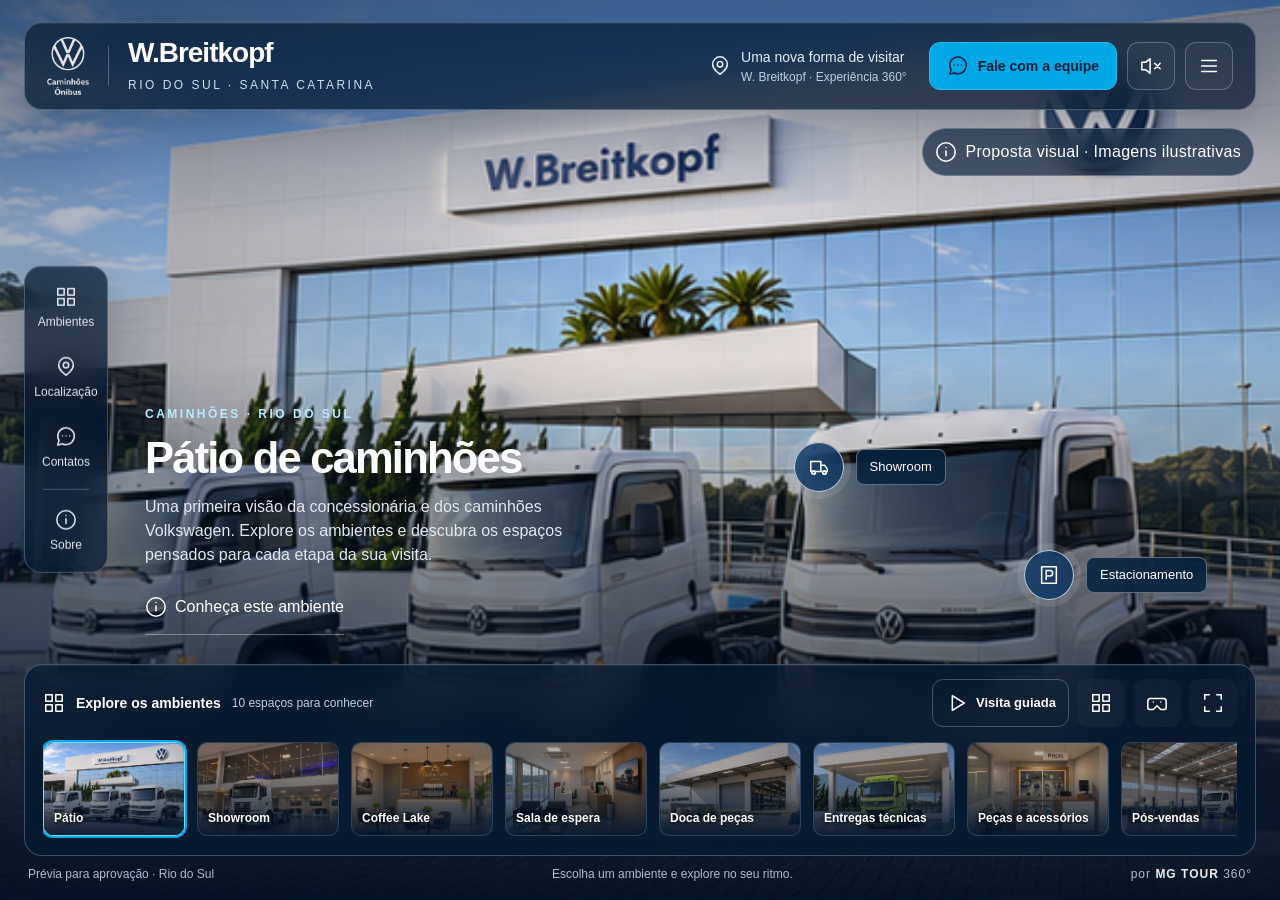
==== apresentacao.html @ 2ff6abc9 "Publica demonstracao responsiva W Breitkopf com ambientes audio e acesso VR" ====
<!doctype html>
<html lang="pt-BR">
<head>
  <meta charset="utf-8">
  <meta name="viewport" content="width=device-width, initial-scale=1, viewport-fit=cover">
  <meta name="robots" content="noindex, nofollow">
  <meta name="theme-color" content="#002f62">
  <meta name="description" content="Conheça a proposta de tour personalizado para a W. Breitkopf em Rio do Sul. Ambientes ilustrativos para aprovação visual.">
  <title>Projeto Demonstração — W. Breitkopf | Rio do Sul</title>
  <link rel="icon" href="[data-uri]">
  <style>html,body{margin:0;width:100%;height:100%;background:#06182b}body{overflow:hidden}</style>
  <style>#mg-tour-app{--navy:#002f62;--cyan:#00a8e5;--ink:#06182b;--line:rgba(220,241,255,.25);--glass:rgba(6,25,47,.73);--muted:#bfd0df;position:fixed;inset:0;z-index:1000;color:#fff;font:16px/1.5 'Segoe UI',Arial,sans-serif;isolation:isolate;pointer-events:none}
#mg-tour-app *{box-sizing:border-box}#mg-tour-app button,#mg-tour-app a,#mg-tour-app input{font:inherit}#mg-tour-app button,#mg-tour-app a{touch-action:manipulation;-webkit-tap-highlight-color:transparent}#mg-tour-app button{cursor:pointer;color:inherit}#mg-tour-app button:disabled{opacity:.45;cursor:not-allowed}#mg-tour-app a{color:inherit;text-decoration:none}#mg-tour-app button:focus-visible,#mg-tour-app a:focus-visible,#mg-tour-app input:focus-visible{outline:3px solid #6dd7ff;outline-offset:4px}#mg-tour-app button,#mg-tour-app a{transition:background .22s,color .22s,transform .22s,border-color .22s}#mg-tour-app button:active,#mg-tour-app a:active{transform:scale(.97)}#mg-tour-app svg{width:22px;height:22px;fill:none;stroke:currentColor;stroke-width:1.65;stroke-linecap:round;stroke-linejoin:round;flex-shrink:0}#mg-tour-app h1,#mg-tour-app h2,#mg-tour-app h3,#mg-tour-app p{margin:0}#mg-tour-app [hidden]{display:none!important}.mg-glass{background:var(--glass);border:1px solid var(--line);box-shadow:0 12px 40px #00132c30,inset 0 1px 0 #ffffff10;backdrop-filter:blur(20px) saturate(140%);-webkit-backdrop-filter:blur(20px) saturate(140%)}
.mg-scene{position:absolute;inset:0;background:#102842;overflow:hidden;pointer-events:auto}.mg-scene-layer{position:absolute;inset:0;opacity:0;transition:opacity .8s ease,transform 9s linear;transform:scale(1.025)}.mg-scene-layer.is-current{opacity:1;transform:scale(1)}.mg-photo{background-repeat:no-repeat;background-color:#203c54}.mg-shade{position:absolute;inset:0;background:linear-gradient(180deg,rgba(0,20,42,.4),transparent 26%,transparent 40%,rgba(0,16,35,.48) 66%,rgba(0,15,34,.96) 100%),linear-gradient(90deg,#001c3c55,transparent 50%);pointer-events:none}
.mg-topbar{position:absolute;top:max(22px,env(safe-area-inset-top));left:max(24px,env(safe-area-inset-left));right:max(24px,env(safe-area-inset-right));height:88px;border-radius:18px;display:flex;align-items:center;justify-content:space-between;padding:14px 22px;gap:22px;pointer-events:auto}.mg-brand{display:flex;align-items:center;gap:19px;min-width:0}.mg-brand img{width:42px;height:58px;object-fit:contain}.mg-brand-separator{height:40px;width:1px;background:#ffffff40}.mg-brand-name{font-size:28px;font-weight:700;letter-spacing:-1px;line-height:1.1}.mg-brand small{display:block;font-size:12px;letter-spacing:2.5px;color:#d0deeb;margin-top:7px;text-transform:uppercase}.mg-unit{display:flex;align-items:center;gap:10px;margin-left:auto;color:#e6edf3;font-size:14px}.mg-unit small{display:block;color:var(--muted);font-size:12px}.mg-top-actions{display:flex;gap:10px;align-items:center}.mg-button{border:1px solid var(--line);background:#ffffff0d;padding:11px 17px;border-radius:11px;min-height:48px;display:inline-flex;align-items:center;justify-content:center;gap:9px;font-weight:600!important;font-size:14px!important}.mg-button.mg-primary{background:#00a8e5;color:#001e3c!important;border-color:#2bbbf0}.mg-button:hover{background:#ffffff21;transform:translateY(-2px)}.mg-button.mg-primary:hover{background:#55cefa}.mg-icon-button{width:48px;height:48px;border:1px solid var(--line);border-radius:11px;background:#ffffff09;display:inline-flex;align-items:center;justify-content:center;flex-shrink:0}.mg-icon-button:hover{background:#00a8e538;border-color:#65d4ff}.mg-pill{display:inline-flex;align-items:center;gap:8px;border:1px solid #ffffff40;border-radius:100px;padding:7px 12px;font-size:12px;background:#031b36a6;backdrop-filter:blur(12px);letter-spacing:.3px}.mg-preview-tag{position:absolute;top:128px;right:26px;pointer-events:auto}.mg-preview-tag svg{width:15px;height:15px}
.mg-rail{position:absolute;left:max(24px,env(safe-area-inset-left));top:50%;transform:translateY(-60%);border-radius:17px;padding:8px;display:grid;gap:4px;pointer-events:auto}.mg-rail button{border:0;background:transparent;width:66px;min-height:66px;display:flex;flex-direction:column;align-items:center;justify-content:center;gap:5px;border-radius:10px;font-size:12px!important;color:#e1eaf3!important}.mg-rail button:hover,.mg-rail button[aria-expanded=true]{background:#00a8e52b;color:#7bddff!important}.mg-rail .mg-rail-line{height:1px;background:var(--line);margin:4px 10px}
.mg-caption{position:absolute;left:145px;bottom:240px;max-width:590px;pointer-events:auto}.mg-eyebrow{font-size:12px;text-transform:uppercase;letter-spacing:2.5px;color:#b8eaff;font-weight:600}.mg-caption h1{font-size:clamp(30px,3.4vw,58px)!important;line-height:1.08;letter-spacing:-1.8px;font-weight:650;margin:12px 0 13px!important;text-shadow:0 3px 28px #00142c55}.mg-caption p{font-size:16px;max-width:450px;color:#e0e9f2}.mg-caption .mg-detail{margin-top:20px;font-size:14px;background:transparent;border:0;border-bottom:1px solid #ffffff55;padding:0 0 7px;min-height:48px;display:flex;align-items:center;gap:8px}.mg-caption .mg-detail svg{width:18px}.mg-hotspots{position:absolute;inset:0;pointer-events:none}.mg-hotspot{position:absolute;left:62%;top:49%;display:flex;align-items:center;gap:12px;pointer-events:auto;min-height:52px;background:none;border:0;padding:0}.mg-hotspot:nth-child(2){left:80%;top:61%}.mg-hotspot .mg-orb{width:50px;height:50px;border-radius:50%;background:#002f62b8;box-shadow:0 0 0 7px #ffffff19,inset 0 0 0 1px #ffffffbb;display:grid;place-items:center;backdrop-filter:blur(12px);animation:mg-pulse 3s infinite}.mg-hotspot span:last-child{background:#05213dda;backdrop-filter:blur(12px);border:1px solid #ffffff55;border-radius:8px;padding:7px 13px;font-size:13px;white-space:nowrap}.mg-hotspot:hover{transform:translateY(-4px)}.mg-hotspot:hover .mg-orb{background:var(--cyan)}@keyframes mg-pulse{50%{box-shadow:0 0 0 11px #ffffff07,inset 0 0 0 1px #ffffffbb}}
.mg-bottom{position:absolute;left:max(24px,env(safe-area-inset-left));right:max(24px,env(safe-area-inset-right));bottom:max(17px,env(safe-area-inset-bottom));pointer-events:auto}.mg-tray{border-radius:18px;padding:14px 18px 12px}.mg-tray-head{display:flex;align-items:center;justify-content:space-between;gap:15px;margin-bottom:12px}.mg-tray-title{display:flex;align-items:center;gap:11px;font-size:14px;font-weight:600}.mg-tray-title small{font-size:12px;font-weight:400;color:var(--muted)}.mg-controls{display:flex;align-items:center;gap:8px}.mg-controls .mg-button{min-height:48px;padding:6px 12px;background:transparent}.mg-controls .mg-icon-button{height:48px;width:48px;border-color:transparent}.mg-control-label{font-size:13px}.mg-filmstrip{display:flex;gap:12px;overflow-x:auto;scrollbar-width:thin;scrollbar-color:#ffffff40 transparent;padding:3px 2px 7px;scroll-snap-type:x proximity}.mg-thumb{position:relative;flex:0 0 142px;border:1px solid #ffffff2a;background:#001e3b;border-radius:10px;padding:0;overflow:hidden;height:94px;text-align:left;scroll-snap-align:start}.mg-thumb .mg-photo{position:absolute;inset:0;transition:filter .3s;filter:brightness(.7)}.mg-thumb:after{content:'';position:absolute;inset:30% 0 0;background:linear-gradient(transparent,#00152de8)}.mg-thumb span{position:absolute;z-index:1;left:10px;right:7px;bottom:8px;font-size:12px;font-weight:600;text-shadow:0 1px 5px #000}.mg-thumb[aria-current=true]{border-color:#70dcff;box-shadow:0 0 0 2px #00a8e5}.mg-thumb[aria-current=true] .mg-photo,.mg-thumb:hover .mg-photo{filter:brightness(1)}.mg-thumb:hover{transform:translateY(-3px)}.mg-footer{display:flex;justify-content:space-between;gap:12px;align-items:center;margin:9px 4px 0;font-size:12px;color:#b9cbdc}.mg-footer b{color:white;font-size:12px;font-weight:600}.mg-footer .mg-brand-credit{letter-spacing:1px}.mg-mobile-explore{display:none}
.mg-dialog{position:fixed;padding:0;color:#fff;background:rgba(4,25,49,.94);border:1px solid #b2ddff60;border-radius:22px;box-shadow:0 30px 120px #0008, inset 0 1px 0 #ffffff22;backdrop-filter:blur(28px);-webkit-backdrop-filter:blur(28px);width:min(850px,calc(100% - 40px));max-width:none;max-height:90dvh;overflow:hidden;pointer-events:auto;animation:mg-open .28s cubic-bezier(.2,.7,.25,1)}.mg-dialog::backdrop{background:#00102099;backdrop-filter:blur(6px)}.mg-dialog.is-closing{animation:mg-close .18s ease forwards}.mg-dialog-head{display:flex;gap:16px;align-items:center;justify-content:space-between;padding:25px 28px 22px;border-bottom:1px solid var(--line)}.mg-dialog-head h2{font-size:27px;line-height:1.15;letter-spacing:-.6px}.mg-dialog-head small{display:block;color:#9edfff;text-transform:uppercase;letter-spacing:2px;font-size:12px;margin-bottom:7px}.mg-close{border-radius:50%;background:#ffffff10}.mg-close:hover{background:#00a8e544;transform:rotate(90deg)}.mg-dialog-body{padding:26px 28px;overflow:auto;max-height:calc(90dvh - 117px);overscroll-behavior:contain;scrollbar-width:thin;scrollbar-color:#577593 transparent}.mg-dialog-body p{color:#cbd9e6}.mg-dialog-body p+p{margin-top:15px!important}.mg-dialog-body h3{font-size:20px}.mg-dialog-body .mg-button{margin-top:20px}.mg-search{display:flex;align-items:center;gap:12px;border:1px solid #ffffff40;background:#ffffff0b;border-radius:12px;padding:0 14px}.mg-search input{width:100%;min-height:50px;border:0;background:none;color:white;font-size:16px;outline-offset:0!important}.mg-search input::placeholder{color:#b9c9d8}.mg-filters{display:flex;flex-wrap:wrap;gap:7px;margin:16px 0 20px}.mg-filter{min-height:48px;border:1px solid #ffffff30;background:none;border-radius:100px;padding:8px 16px;font-size:14px!important}.mg-filter[aria-pressed=true]{background:#00a8e5;border-color:#00a8e5;color:#002442!important}.mg-filter:hover{background:#00a8e530}.mg-scene-grid{display:grid;grid-template-columns:repeat(3,minmax(0,1fr));gap:14px}.mg-scene-card{border:1px solid #ffffff33;border-radius:12px;overflow:hidden;background:#ffffff07;text-align:left;padding:0}.mg-scene-card .mg-photo{height:115px}.mg-scene-card .mg-card-copy{display:block;padding:12px}.mg-scene-card b{font-size:14px;display:block}.mg-scene-card small{font-size:12px;color:#bdcedf}.mg-scene-card[aria-current=true]{border-color:#56d2ff;background:#00a8e520}.mg-scene-card:hover{transform:translateY(-3px);background:#ffffff15}.mg-empty{padding:35px 0;text-align:center}.mg-info-photo{height:250px;border-radius:12px;margin-bottom:23px}.mg-detail-tagline{font-size:25px!important;line-height:1.25!important;margin-bottom:15px!important}.mg-note{font-size:12px!important;padding:13px 16px;border-left:2px solid #00a8e5;background:#00a8e510;margin-top:24px!important}.mg-contacts{display:grid;gap:12px;margin:22px 0}.mg-contact-card{display:flex;align-items:center;gap:16px;padding:18px;background:#ffffff06;border:1px solid #ffffff2d;border-radius:13px}.mg-contact-card:hover{background:#00a8e520;transform:translateX(3px)}.mg-contact-card>svg{width:28px;height:28px;color:#70dcff}.mg-contact-card b{display:block;font-size:17px}.mg-contact-card small{display:block;color:#b8cedf;font-size:13px}.mg-contact-card strong{margin-left:auto;font-size:14px;white-space:nowrap;font-weight:500}.mg-contact-foot{display:flex;flex-wrap:wrap;gap:12px;align-items:center;color:#ccdcea;font-size:14px}.mg-socials{display:flex;gap:10px;flex-wrap:wrap;margin-top:22px}.mg-socials a{border-bottom:1px solid #ffffff50;padding:10px 8px;min-height:48px;font-size:14px}.mg-about-logo{display:flex;align-items:center;gap:25px;margin-bottom:24px}.mg-about-logo img{width:64px}.mg-about-logo b{font-size:35px;letter-spacing:-1px}.mg-about-logo span{display:block;color:#bcd0e0;font-size:14px}.mg-menu-list{display:grid;grid-template-columns:1fr 1fr;gap:12px}.mg-menu-list button,.mg-menu-list a{min-height:85px;display:flex;align-items:center;gap:14px;padding:18px;text-align:left;border:1px solid var(--line);border-radius:12px;background:#ffffff08}.mg-menu-list button:hover,.mg-menu-list a:hover{background:#00a8e52b}.mg-menu-list small{display:block;color:#bcd1e2;font-size:12px}.mg-menu-list svg{color:#73d9ff;width:26px;height:26px}.mg-dialog.mg-map-dialog{width:90vw;height:90dvh;max-height:90dvh}.mg-map-dialog .mg-dialog-body{padding:0;display:flex;flex-direction:column;height:calc(90dvh - 113px);max-height:none}.mg-map-frame{border:0;width:100%;flex:1;min-height:0;background:#e6edf2}.mg-map-caption{padding:13px 24px;display:flex;align-items:center;gap:15px;justify-content:space-between;font-size:13px;flex-shrink:0}.mg-map-caption p{max-width:650px}.mg-map-caption .mg-button{margin:0;white-space:nowrap}.mg-toast{position:absolute;top:125px;left:50%;transform:translateX(-50%);background:#002f62f5;border:1px solid #6aceff;border-radius:12px;padding:12px 22px;max-width:90%;font-size:14px;z-index:20;pointer-events:auto}.mg-route{display:grid;gap:10px;margin-top:20px}.mg-route button{display:flex;align-items:center;gap:14px;border:1px solid var(--line);background:#ffffff08;border-radius:12px;padding:12px 16px;text-align:left;min-height:58px}.mg-route button:hover{background:#00a8e520}.mg-route span{font-size:14px}.mg-route small{display:block;font-size:12px;color:#b9cede}.mg-route-group{font-size:12px;letter-spacing:2px;color:#75d7fc;margin:20px 0 8px;text-transform:uppercase}@keyframes mg-open{from{opacity:0;transform:translateY(20px) scale(.98)}to{opacity:1;transform:none}}@keyframes mg-close{to{opacity:0;transform:translateY(12px) scale(.985)}}
@media(min-width:1700px){.mg-thumb{flex-basis:166px;height:106px}.mg-caption{bottom:265px}}
@media(max-width:1100px){.mg-unit{display:none}.mg-caption{left:130px;bottom:233px;max-width:470px}.mg-caption h1{font-size:40px!important}.mg-hotspot{left:63%;top:40%}.mg-hotspot:nth-child(2){display:none}.mg-hotspot span:last-child{font-size:12px}.mg-rail{transform:translateY(-65%)}.mg-tray-title small{display:none}}
@media(max-width:700px){.mg-topbar{top:max(12px,env(safe-area-inset-top));left:12px;right:12px;height:76px;padding:12px 15px;border-radius:15px;gap:8px}.mg-brand{gap:12px}.mg-brand img{width:31px;height:45px}.mg-brand-name{font-size:23px;letter-spacing:-.8px}.mg-brand small{font-size:10px;letter-spacing:1.6px;margin-top:5px}.mg-brand-separator{height:31px}.mg-top-actions>.mg-button{display:none}.mg-top-actions .mg-icon-button{border:0;background:none}.mg-preview-tag{top:100px;right:14px;font-size:11px;padding:5px 9px}.mg-rail{left:12px;top:112px;transform:none;padding:5px;border-radius:13px;gap:1px}.mg-rail button{width:51px;min-height:54px;font-size:10px!important;gap:3px}.mg-rail button svg{width:21px;height:21px}.mg-rail button[data-panel=menu]{display:none}.mg-rail .mg-rail-line{display:none}.mg-caption{left:24px;right:24px;bottom:222px;max-width:none}.mg-eyebrow{font-size:11px;letter-spacing:1.8px}.mg-caption h1{font-size:36px!important;max-width:420px;letter-spacing:-1px;margin:10px 0!important}.mg-caption p{font-size:14px;line-height:1.5;max-width:360px}.mg-caption .mg-detail{margin-top:9px;padding-bottom:2px;font-size:13px}.mg-hotspot{left:53%;top:36%;flex-direction:column;gap:10px}.mg-hotspot .mg-orb{width:45px;height:45px}.mg-hotspot span:last-child{font-size:11px;padding:5px 8px}.mg-bottom{left:12px;right:12px;bottom:max(10px,env(safe-area-inset-bottom))}.mg-tray{padding:10px 10px 9px;border-radius:15px}.mg-tray-head{margin-bottom:7px;gap:5px}.mg-tray-title{font-size:13px;gap:7px}.mg-tray-title>svg{width:18px}.mg-controls{gap:0}.mg-controls .mg-button{font-size:12px!important;padding:6px 9px;gap:6px;min-height:48px}.mg-controls .mg-icon-button{width:48px}.mg-controls .mg-fullscreen{display:none}.mg-thumb{flex-basis:113px;height:76px;border-radius:8px}.mg-filmstrip{gap:9px;padding-bottom:5px}.mg-thumb span{font-size:11px;left:8px;bottom:6px}.mg-footer{font-size:10px;margin-top:7px;gap:6px}.mg-footer b{font-size:10px}.mg-footer .mg-footer-hint{display:none}.mg-dialog{width:calc(100% - 24px);max-height:90dvh;border-radius:18px}.mg-dialog-head{padding:18px 18px 16px;gap:10px}.mg-dialog-head h2{font-size:23px}.mg-dialog-head small{font-size:10px;letter-spacing:1.6px}.mg-dialog-body{padding:20px 18px;max-height:calc(90dvh - 99px)}.mg-scene-grid{grid-template-columns:1fr 1fr;gap:10px}.mg-scene-card .mg-photo{height:100px}.mg-scene-card b{font-size:13px}.mg-scene-card .mg-card-copy{padding:10px}.mg-filters{gap:6px}.mg-filter{padding:7px 12px;font-size:12px!important}.mg-info-photo{height:200px}.mg-detail-tagline{font-size:23px!important}.mg-contact-card{flex-wrap:wrap;gap:10px;padding:15px}.mg-contact-card>div{flex:1}.mg-contact-card strong{margin-left:38px}.mg-contact-card small{font-size:12px}.mg-contact-foot{font-size:13px}.mg-menu-list{grid-template-columns:1fr}.mg-map-dialog .mg-dialog-body{height:calc(90dvh - 99px)}.mg-map-caption{padding:12px;flex-direction:column;gap:5px;align-items:stretch;font-size:12px}.mg-map-caption .mg-button{min-height:48px}.mg-about-logo b{font-size:27px}.mg-about-logo{gap:17px}.mg-about-logo img{width:46px}.mg-toast{top:100px;width:90%;text-align:center}.mg-shade{background:linear-gradient(180deg,#00172f55,transparent 28%,#00152d1a 40%,#00152dcc 65%,#001122 100%)} }
@media(max-width:360px){.mg-caption h1{font-size:30px!important}.mg-brand-name{font-size:21px}.mg-caption{bottom:215px;left:20px;right:20px}.mg-caption p{font-size:13px}.mg-control-label{display:none}.mg-preview-tag{font-size:10px}.mg-tray-title{font-size:12px}}
@media(max-height:740px) and (max-width:700px) and (orientation:portrait){.mg-caption{bottom:202px}.mg-caption h1{font-size:30px!important}.mg-caption p{display:none}.mg-rail button{min-height:50px}.mg-hotspot{top:35%;left:63%}.mg-hotspot span:last-child{max-width:105px;white-space:normal}.mg-thumb{height:68px}.mg-tray{padding-top:6px}.mg-caption .mg-detail{margin-top:4px}}
@media(max-height:500px) and (orientation:landscape){.mg-topbar{top:10px;left:12px;right:12px;height:62px;padding:9px 15px}.mg-brand img{width:28px;height:40px}.mg-brand-name{font-size:23px}.mg-brand small{font-size:10px;margin-top:4px}.mg-brand-separator{height:30px}.mg-preview-tag{top:82px;right:15px}.mg-rail{top:83px;left:12px;transform:none;display:flex;padding:4px}.mg-rail button{width:50px;min-height:48px;font-size:10px!important}.mg-rail-line{display:none}.mg-rail button[data-panel=menu]{display:none}.mg-caption{left:22px;bottom:90px;max-width:55%}.mg-caption h1{font-size:29px!important;margin:5px 0!important}.mg-caption p,.mg-caption .mg-detail,.mg-eyebrow{display:none!important}.mg-bottom{bottom:8px;left:12px;right:12px}.mg-tray{padding:6px 12px}.mg-tray-head{margin:0}.mg-filmstrip{display:none}.mg-footer{margin-top:5px}.mg-hotspot{left:65%;top:49%}.mg-hotspot .mg-orb{width:42px;height:42px}.mg-hotspot span:last-child{font-size:11px}.mg-dialog-head{padding:12px 18px}.mg-dialog-head h2{font-size:22px}.mg-dialog-head small{font-size:10px;margin-bottom:2px}.mg-dialog-body{max-height:calc(90dvh - 79px)}.mg-map-dialog .mg-dialog-body{height:calc(90dvh - 79px)}.mg-map-caption{flex-direction:row;padding:7px 14px}.mg-info-photo{height:150px}}
@media(prefers-reduced-motion:reduce){#mg-tour-app *,#mg-tour-app *:before,#mg-tour-app *:after{animation:none!important;transition:none!important;scroll-behavior:auto!important}.mg-scene-layer{transform:none}}

.mg-preview-tag{min-height:48px}
@media(max-width:700px){.mg-preview-tag{max-width:calc(100% - 100px);font-size:11px;line-height:1.35;text-align:left}.mg-preview-tag svg{display:none}}

@media(min-width:701px) and (min-height:501px){.mg-caption{bottom:265px}}
@media(max-height:740px) and (max-width:700px) and (orientation:portrait){.mg-rail{top:100px;left:12px;right:12px;display:flex;justify-content:space-around}.mg-rail button{flex:1;min-width:48px;min-height:50px}.mg-preview-tag{top:169px}.mg-hotspots{display:none}}
@media(max-height:500px) and (orientation:landscape){.mg-caption{bottom:110px}}

/* Mobile simplificado após revisão do usuário: funções em janelas sob demanda. */
.mg-mobile-dock,.mg-mobile-footer{display:none}
@media(max-width:700px),(max-height:500px) and (max-width:1100px){
 .mg-rail,.mg-preview-tag,.mg-hotspots,.mg-tray-head,.mg-filmstrip,.mg-caption p,.mg-caption .mg-detail,.mg-caption .mg-eyebrow,.mg-desktop-footer{display:none!important}
 .mg-topbar{height:68px;padding:9px 14px;top:max(12px,env(safe-area-inset-top));left:max(12px,env(safe-area-inset-left));right:max(12px,env(safe-area-inset-right))}
 .mg-brand img{width:29px;height:42px}.mg-brand{gap:12px}.mg-brand-name{font-size:22px}.mg-brand small{font-size:10px;letter-spacing:1.4px;margin-top:5px}.mg-brand-separator{height:32px}
 .mg-unit,.mg-top-actions>.mg-button{display:none}.mg-top-actions .mg-icon-button{border:0;background:transparent}
 .mg-caption{left:max(23px,env(safe-area-inset-left));right:23px;bottom:118px;max-width:none}
 .mg-caption h1{font-size:28px!important;letter-spacing:-.7px;margin:0!important;line-height:1.14!important;max-width:100%}
 .mg-bottom{left:max(12px,env(safe-area-inset-left));right:max(12px,env(safe-area-inset-right));bottom:max(12px,env(safe-area-inset-bottom))}
 .mg-tray{padding:7px;border-radius:15px;background:rgba(4,25,49,.7)}
 .mg-mobile-dock{display:grid;grid-template-columns:1fr 1fr;gap:7px}.mg-mobile-dock .mg-button{min-height:48px;font-size:13px!important;padding:9px 10px;gap:7px;white-space:nowrap}.mg-mobile-dock .mg-button svg{width:19px;height:19px}
 .mg-footer{font-size:10px;margin:7px 3px 0}.mg-footer b{font-size:10px}.mg-footer-hint{display:none}.mg-mobile-footer{display:inline}
 .mg-shade{background:linear-gradient(180deg,#00172f50,transparent 24%,transparent 55%,#00142b99 80%,#00142be8 100%)}
}
@media(max-width:360px){.mg-brand-name{font-size:20px}.mg-brand small{font-size:9px;letter-spacing:1px}.mg-mobile-dock .mg-button{font-size:12px!important;padding:9px 7px}.mg-caption h1{font-size:26px!important}.mg-brand{gap:9px}}
@media(max-height:500px) and (max-width:1100px) and (orientation:landscape){.mg-topbar{height:60px;top:9px}.mg-caption{bottom:32px;left:23px;right:380px}.mg-caption h1{font-size:25px!important}.mg-bottom{left:auto;width:335px;bottom:12px}.mg-footer{justify-content:flex-end}.mg-mobile-footer{display:none}}

.mg-dialog[open]{display:flex;flex-direction:column}.mg-dialog-head{flex-shrink:0}.mg-dialog-body{min-height:0;flex:1}.mg-map-dialog .mg-dialog-body{height:auto!important;overflow:hidden}

.mg-audio-volume{display:flex;align-items:center;justify-content:space-between;gap:18px;border-top:1px solid var(--line);margin-top:22px;padding-top:18px;font-size:14px;color:#bfd5e7}.mg-audio-volume input{accent-color:#00a8e5;min-height:48px;width:50%}

.mg-vr-hero{text-align:center;padding:15px 0 28px}.mg-vr-hero>svg{width:90px!important;height:90px!important;stroke-width:1!important;color:#64d4ff}.mg-vr-hero h3{margin:10px 0!important}.mg-sound-toggle[aria-pressed=true]{color:#8be4ff!important;background:#00a8e520!important}
@media(max-width:700px){.mg-top-actions{gap:0}.mg-topbar{gap:3px}.mg-brand{gap:9px}.mg-brand-name{font-size:21px}.mg-brand small{font-size:9px;letter-spacing:1px}.mg-top-actions .mg-icon-button{width:48px;height:48px}.mg-topbar{padding-left:12px;padding-right:7px}}
@media(max-width:360px){.mg-brand img{width:24px;height:35px}.mg-brand-name{font-size:19px}.mg-brand small{font-size:8px;letter-spacing:.7px}.mg-brand-separator{display:none}.mg-brand{gap:8px}}
</style>
  
  
  
</head>
<body><noscript>Ative o JavaScript para explorar a proposta de tour da W. Breitkopf.</noscript><script>/* Índices nativos aguardam o mapeamento da exportação real do 3DVista. */
window.MGTourSkinConfig = {
  title: 'W.Breitkopf', unit: 'Rio do Sul', version: '1.0.0',
  assetBase: new URL('./assets/',document.baseURI).href,
inlineAssets:{"ambientes-externos.png": "[data-uri]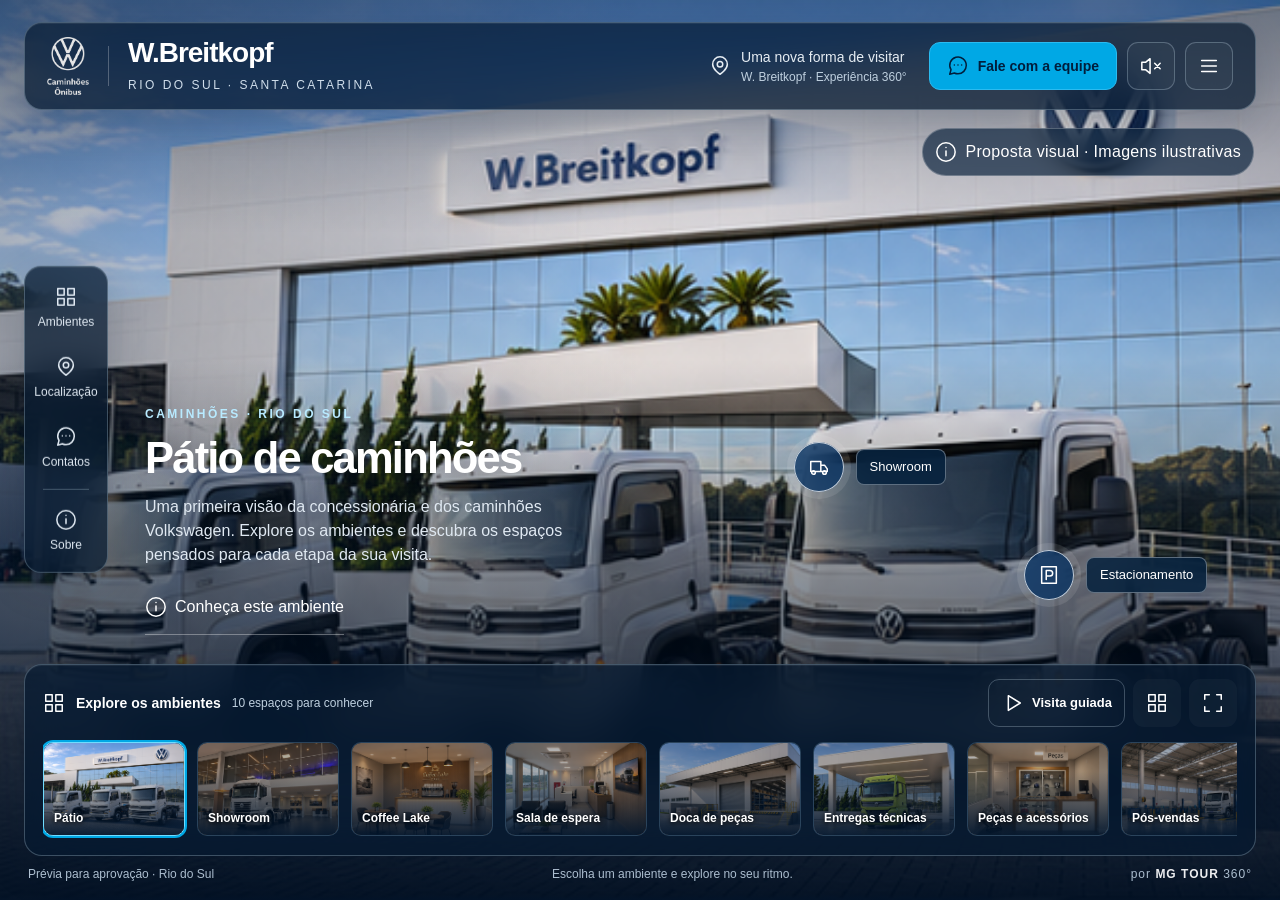
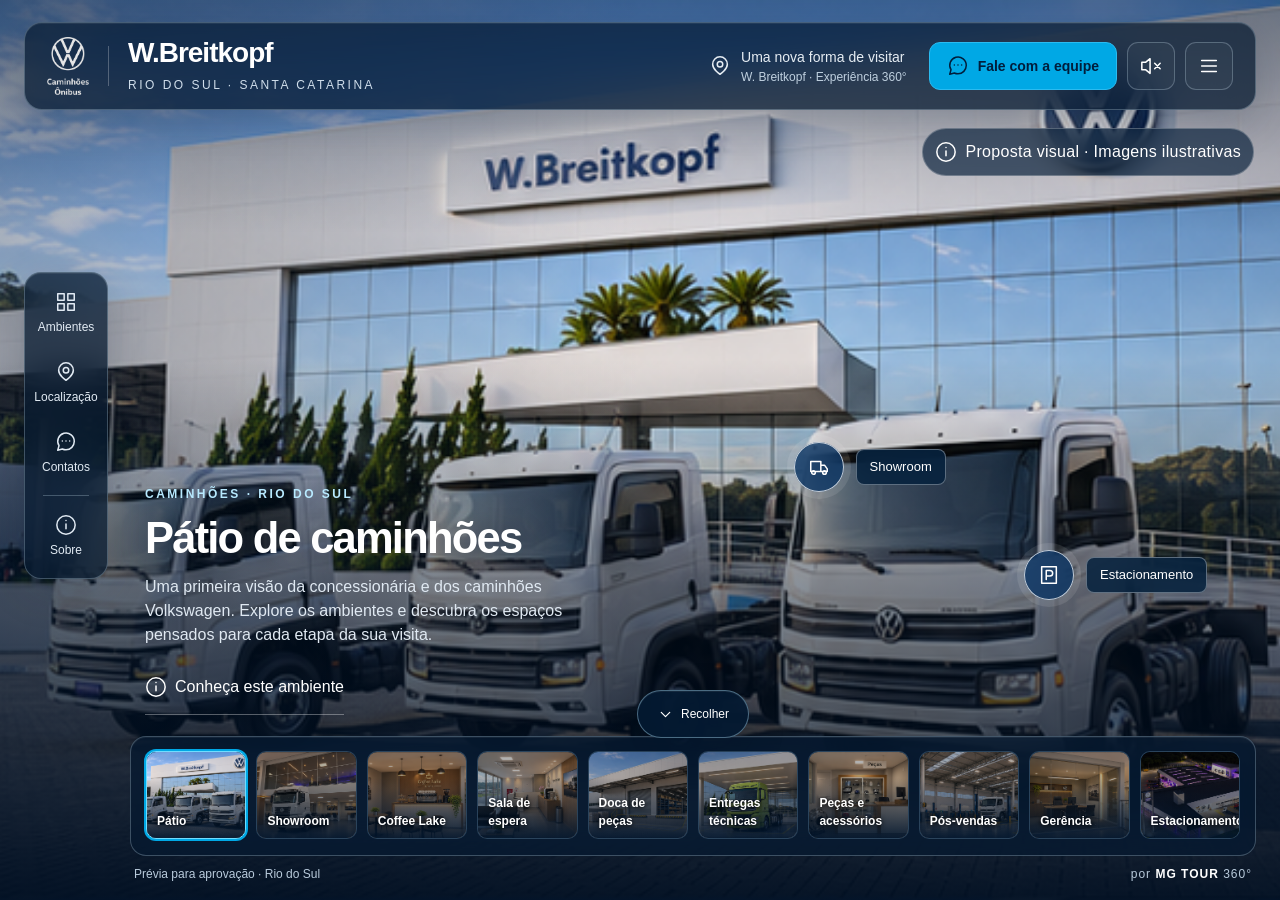
